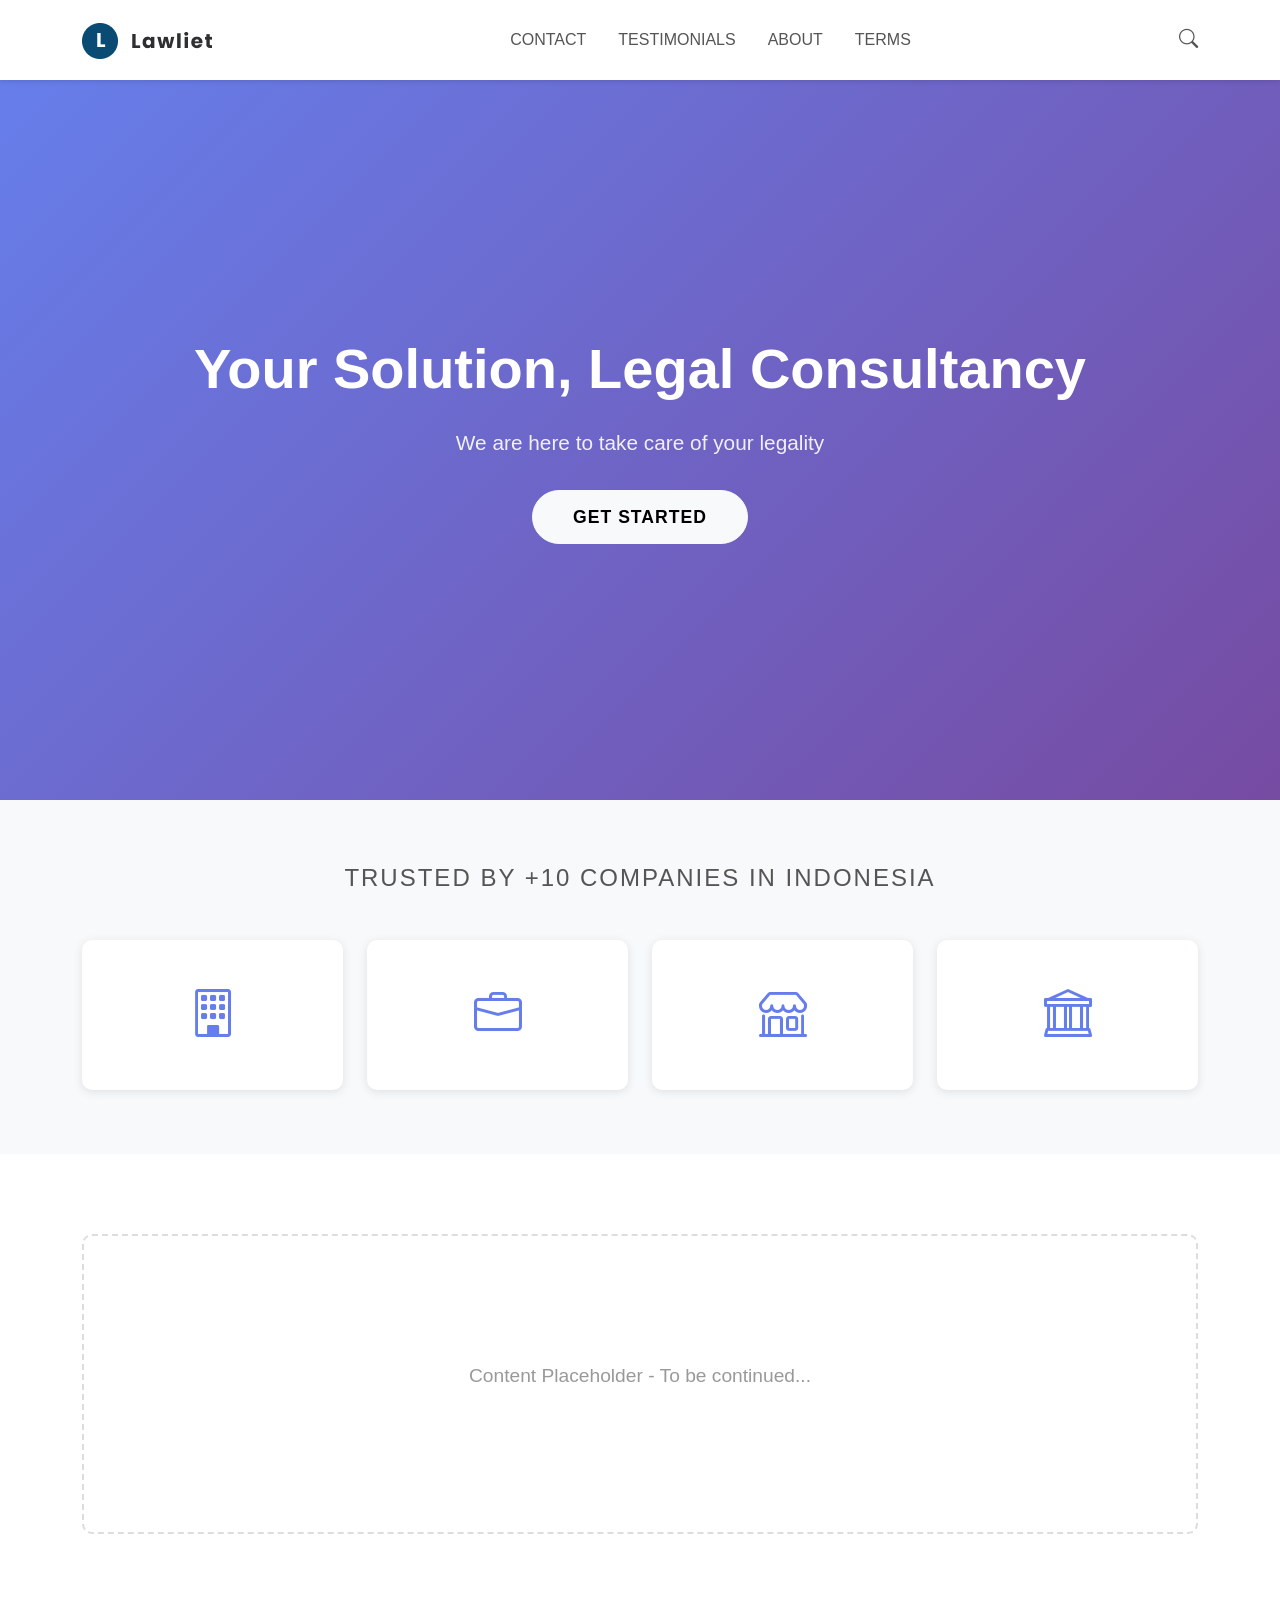
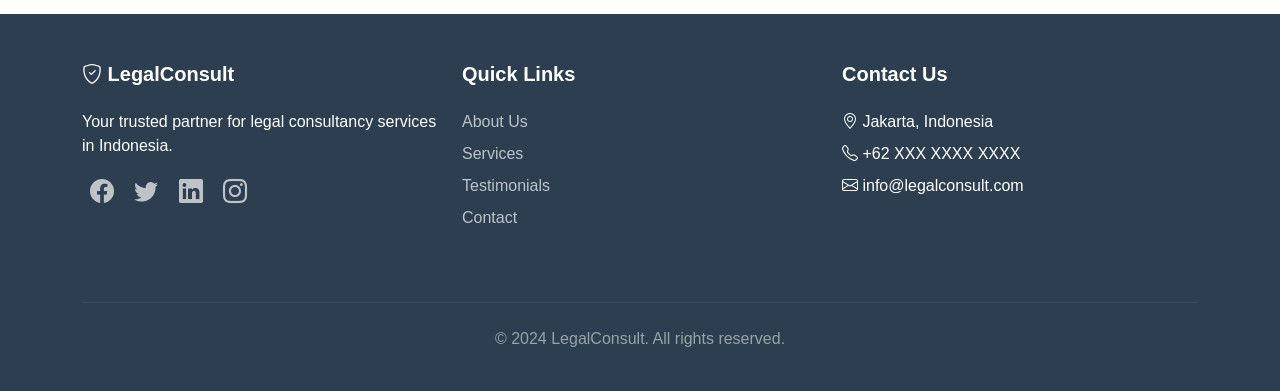
==== index.html @ f120fcfd "Adding Logo" ====
<!DOCTYPE html>
<html lang="en">

<head>
    <meta charset="UTF-8">
    <meta name="viewport" content="width=device-width, initial-scale=1.0">
    <title>Legal Consultancy - Your Solution</title>

    <!-- Bootstrap CSS -->
    <link href="https://cdn.jsdelivr.net/npm/bootstrap@5.3.2/dist/css/bootstrap.min.css" rel="stylesheet">

    <!-- Bootstrap Icons -->
    <link rel="stylesheet" href="https://cdn.jsdelivr.net/npm/bootstrap-icons@1.11.1/font/bootstrap-icons.min.css">
    <link rel="stylesheet" href="landing.css">

</head>

<body>

    <!-- Header / Navigation -->
    <nav class="navbar navbar-expand-lg navbar-light bg-white sticky-top">
        <div class="container">
            <!-- Logo -->
            <a class="navbar-brand" href="#">
                <img src="Assets/Logo.png" width="144px" height="36px" title="logo" />
            </a>

            <!-- Mobile Toggle Button -->
            <button class="navbar-toggler" type="button" data-bs-toggle="collapse" data-bs-target="#navbarNav">
                <span class="navbar-toggler-icon"></span>
            </button>

            <!-- Navigation Menu -->
            <div class="collapse navbar-collapse" id="navbarNav">
                <!-- Center Menu -->
                <ul class="navbar-nav mx-auto">
                    <li class="nav-item">
                        <a class="nav-link" href="#contact">CONTACT</a>
                    </li>
                    <li class="nav-item">
                        <a class="nav-link" href="#testimonials">TESTIMONIALS</a>
                    </li>
                    <li class="nav-item">
                        <a class="nav-link" href="#about">ABOUT</a>
                    </li>
                    <li class="nav-item">
                        <a class="nav-link" href="#terms">TERMS</a>
                    </li>
                </ul>

                <!-- Search Icon -->
                <div class="d-flex">
                    <a href="#search" class="search-icon">
                        <i class="bi bi-search"></i>
                    </a>
                </div>
            </div>
        </div>
    </nav>

    <!-- Hero Section / Jumbotron -->
    <section class="hero-section">
        <div class="container">
            <div class="jumbotron text-center">
                <h1 class="hero-title">Your Solution, Legal Consultancy</h1>
                <p class="hero-subtitle">We are here to take care of your legality</p>
                <a href="#get-started" class="btn btn-light btn-cta">Get Started</a>
            </div>
        </div>
    </section>

    <!-- Trusted By Section -->
    <section class="trusted-section">
        <div class="container">
            <h2 class="text-center trusted-title">Trusted by +10 Companies in Indonesia</h2>

            <div class="row g-4">
                <div class="col-md-3 col-sm-6">
                    <div class="logo-box">
                        <i class="bi bi-building logo-icon"></i>
                    </div>
                </div>
                <div class="col-md-3 col-sm-6">
                    <div class="logo-box">
                        <i class="bi bi-briefcase logo-icon"></i>
                    </div>
                </div>
                <div class="col-md-3 col-sm-6">
                    <div class="logo-box">
                        <i class="bi bi-shop logo-icon"></i>
                    </div>
                </div>
                <div class="col-md-3 col-sm-6">
                    <div class="logo-box">
                        <i class="bi bi-bank logo-icon"></i>
                    </div>
                </div>
            </div>
        </div>
    </section>

    <!-- Placeholder Section (To be continued) -->
    <section class="placeholder-section">
        <div class="container">
            <div class="placeholder-content">
                <p>Content Placeholder - To be continued...</p>
            </div>
        </div>
    </section>

    <!-- Footer -->
    <footer class="footer">
        <div class="container">
            <div class="row">
                <!-- Company Info -->
                <div class="col-md-4 mb-4">
                    <h5><i class="bi bi-shield-check"></i> LegalConsult</h5>
                    <p>Your trusted partner for legal consultancy services in Indonesia.</p>
                    <div class="social-icons mt-3">
                        <a href="#"><i class="bi bi-facebook"></i></a>
                        <a href="#"><i class="bi bi-twitter"></i></a>
                        <a href="#"><i class="bi bi-linkedin"></i></a>
                        <a href="#"><i class="bi bi-instagram"></i></a>
                    </div>
                </div>

                <!-- Quick Links -->
                <div class="col-md-4 mb-4">
                    <h5>Quick Links</h5>
                    <ul>
                        <li><a href="#about">About Us</a></li>
                        <li><a href="#services">Services</a></li>
                        <li><a href="#testimonials">Testimonials</a></li>
                        <li><a href="#contact">Contact</a></li>
                    </ul>
                </div>

                <!-- Contact Info -->
                <div class="col-md-4 mb-4">
                    <h5>Contact Us</h5>
                    <ul>
                        <li><i class="bi bi-geo-alt"></i> Jakarta, Indonesia</li>
                        <li><i class="bi bi-telephone"></i> +62 XXX XXXX XXXX</li>
                        <li><i class="bi bi-envelope"></i> info@legalconsult.com</li>
                    </ul>
                </div>
            </div>

            <!-- Footer Bottom -->
            <div class="footer-bottom">
                <p>&copy; 2024 LegalConsult. All rights reserved.</p>
            </div>
        </div>
    </footer>

    <!-- Bootstrap Bundle with Popper (Required for mobile menu toggle) -->
    <script src="https://cdn.jsdelivr.net/npm/bootstrap@5.3.2/dist/js/bootstrap.bundle.min.js"></script>

</body>

</html>
---- landing.css ----
body {
    font-family: 'Segoe UI', Tahoma, Geneva, Verdana, sans-serif;
}

.navbar {
    padding: 1rem 0;
    box-shadow: 0 2px 4px rgba(0, 0, 0, 0.1);
}

.navbar-brand {
    font-weight: bold;
    font-size: 1.5rem;
    color: #2c3e50 !important;
}

.nav-link {
    margin: 0 0.5rem;
    color: #555 !important;
    font-weight: 500;
    transition: color 0.3s;
}

.nav-link:hover {
    color: #007bff !important;
}

.search-icon {
    font-size: 1.2rem;
    color: #555;
    cursor: pointer;
    transition: color 0.3s;
}

.search-icon:hover {
    color: #007bff;
}

/* Hero Section */
.hero-section {
    min-height: 80vh;
    display: flex;
    align-items: center;
    background: linear-gradient(135deg, #667eea 0%, #764ba2 100%);
    color: white;
}

.jumbotron {
    padding: 4rem 2rem;
}

.hero-title {
    font-size: 3.5rem;
    font-weight: bold;
    margin-bottom: 1.5rem;
    text-transform: capitalize;
}

.hero-subtitle {
    font-size: 1.3rem;
    margin-bottom: 2rem;
    opacity: 0.9;
}

.btn-cta {
    padding: 0.8rem 2.5rem;
    font-size: 1.1rem;
    font-weight: 600;
    border-radius: 50px;
    text-transform: uppercase;
    letter-spacing: 1px;
    transition: all 0.3s;
}

.btn-cta:hover {
    transform: translateY(-2px);
    box-shadow: 0 10px 20px rgba(0, 0, 0, 0.2);
}

/* Trusted Section */
.trusted-section {
    padding: 4rem 0;
    background-color: #f8f9fa;
}

.trusted-title {
    font-size: 1.5rem;
    color: #555;
    margin-bottom: 3rem;
    text-transform: uppercase;
    letter-spacing: 2px;
}

.logo-box {
    background: white;
    padding: 2rem;
    border-radius: 10px;
    box-shadow: 0 2px 10px rgba(0, 0, 0, 0.1);
    transition: transform 0.3s;
    height: 150px;
    display: flex;
    align-items: center;
    justify-content: center;
}

.logo-box:hover {
    transform: translateY(-5px);
}

.logo-icon {
    font-size: 3rem;
    color: #667eea;
}

/* Placeholder Section */
.placeholder-section {
    padding: 5rem 0;
    background-color: white;
}

.placeholder-content {
    min-height: 300px;
    border: 2px dashed #ddd;
    border-radius: 10px;
    display: flex;
    align-items: center;
    justify-content: center;
    color: #999;
    font-size: 1.2rem;
}

/* Footer */
.footer {
    background-color: #2c3e50;
    color: white;
    padding: 3rem 0 1.5rem;
}

.footer h5 {
    font-weight: bold;
    margin-bottom: 1.5rem;
}

.footer ul {
    list-style: none;
    padding: 0;
}

.footer ul li {
    margin-bottom: 0.5rem;
}

.footer a {
    color: #bdc3c7;
    text-decoration: none;
    transition: color 0.3s;
}

.footer a:hover {
    color: white;
}

.footer-bottom {
    border-top: 1px solid #34495e;
    padding-top: 1.5rem;
    margin-top: 2rem;
    text-align: center;
    color: #95a5a6;
}

.social-icons a {
    color: #bdc3c7;
    font-size: 1.5rem;
    margin: 0 0.5rem;
    transition: color 0.3s;
}

.social-icons a:hover {
    color: white;
}
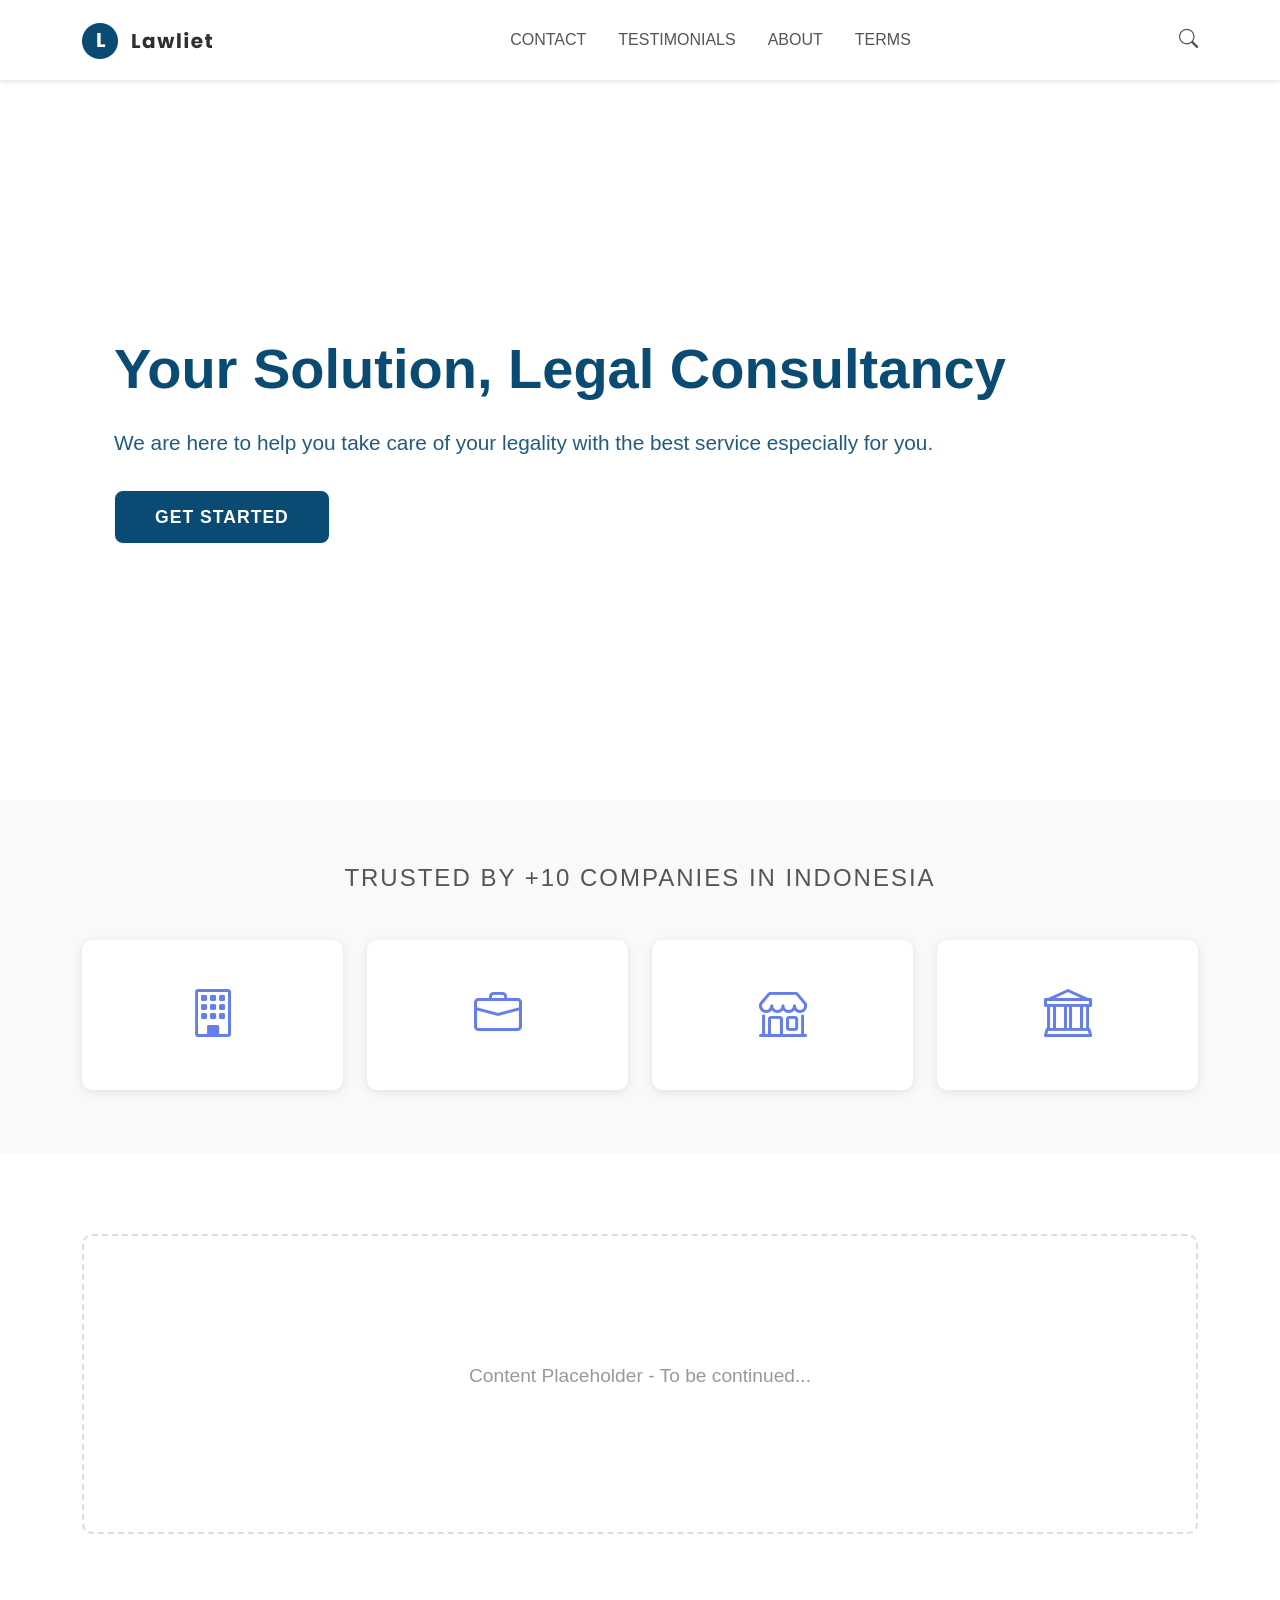
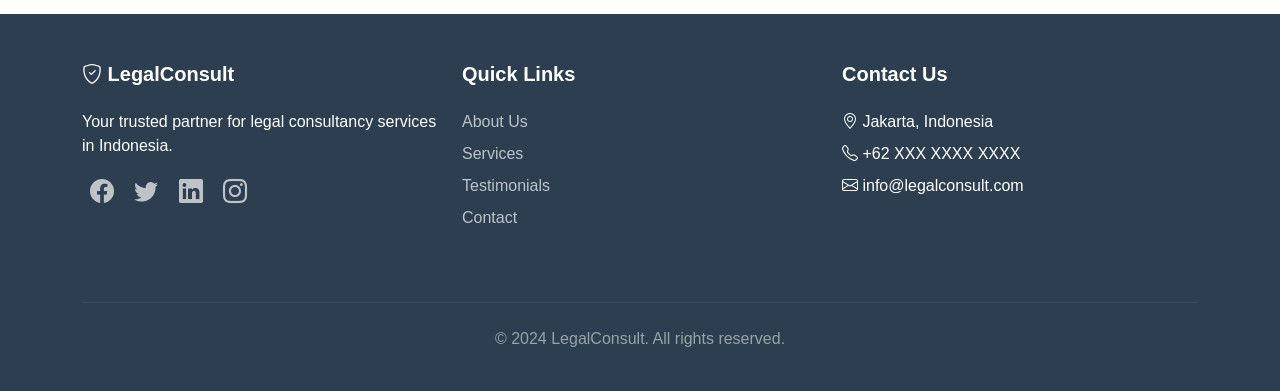
==== commit 8f4bbea7: "Adding jumbotron" ====
--- a/index.html
+++ b/index.html
@@ -22,7 +22,7 @@
         <div class="container">
             <!-- Logo -->
             <a class="navbar-brand" href="#">
-                <img src="Assets/Logo.png" width="144px" height="36px" title="logo" />
+                <img src="Assets/Logo.png" title="logo" />
             </a>
 
             <!-- Mobile Toggle Button -->
@@ -61,9 +61,10 @@
     <!-- Hero Section / Jumbotron -->
     <section class="hero-section">
         <div class="container">
-            <div class="jumbotron text-center">
+            <div class="jumbotron text-left">
                 <h1 class="hero-title">Your Solution, Legal Consultancy</h1>
-                <p class="hero-subtitle">We are here to take care of your legality</p>
+                <p class="hero-subtitle">We are here to help you take care of your legality with the best service
+                    especially for you.</p>
                 <a href="#get-started" class="btn btn-light btn-cta">Get Started</a>
             </div>
         </div>
--- a/landing.css
+++ b/landing.css
@@ -40,8 +40,8 @@
     min-height: 80vh;
     display: flex;
     align-items: center;
-    background: linear-gradient(135deg, #667eea 0%, #764ba2 100%);
-    color: white;
+
+    color: #094B72;
 }
 
 .jumbotron {
@@ -65,10 +65,12 @@
     padding: 0.8rem 2.5rem;
     font-size: 1.1rem;
     font-weight: 600;
-    border-radius: 50px;
+    border-radius: 9px;
     text-transform: uppercase;
     letter-spacing: 1px;
     transition: all 0.3s;
+    background: #094B72;
+    color: white;
 }
 
 .btn-cta:hover {
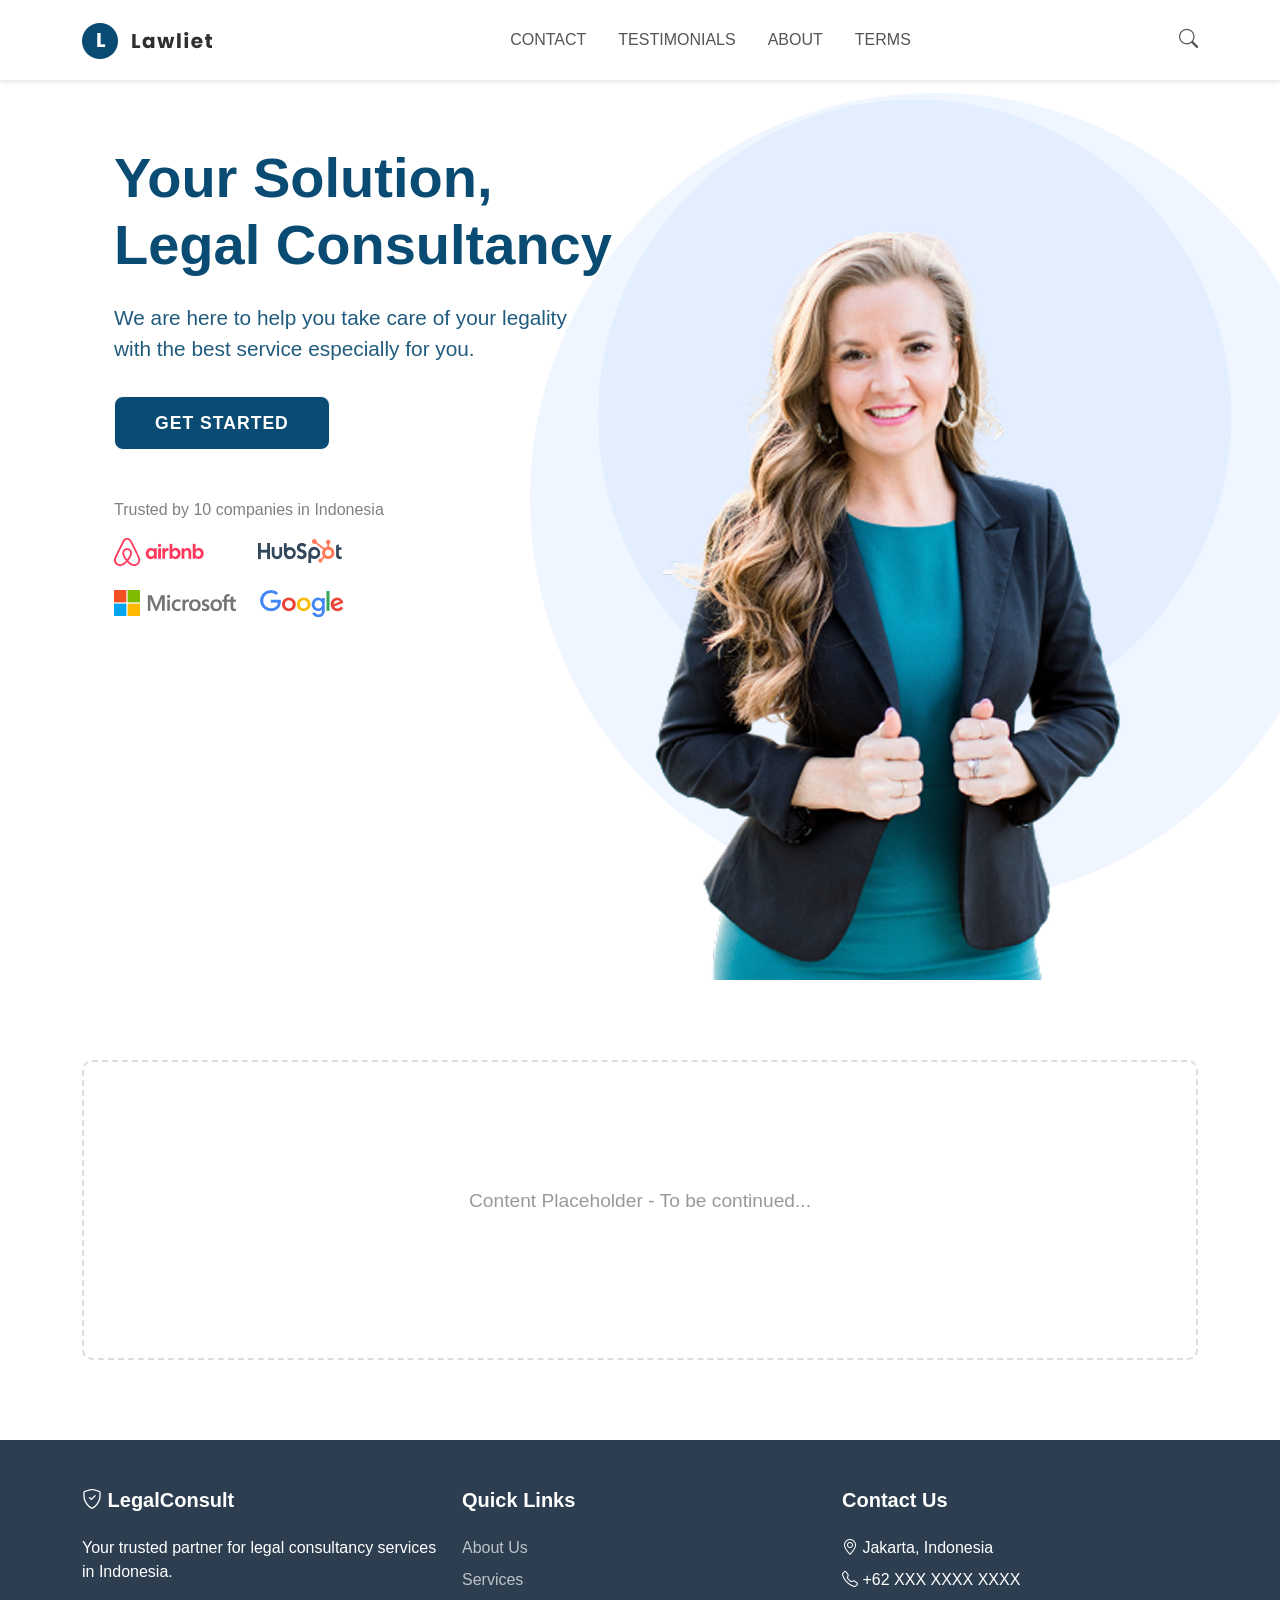
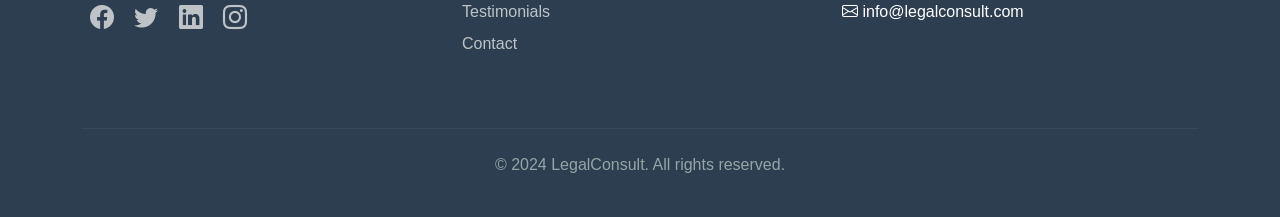
==== commit d63ee99e: "Adding sponsors" ====
--- a/index.html
+++ b/index.html
@@ -60,42 +60,39 @@
 
     <!-- Hero Section / Jumbotron -->
     <section class="hero-section">
-        <div class="container">
+        <div class="container tall">
             <div class="jumbotron text-left">
-                <h1 class="hero-title">Your Solution, Legal Consultancy</h1>
-                <p class="hero-subtitle">We are here to help you take care of your legality with the best service
-                    especially for you.</p>
+                <h1 class="hero-title">Your Solution,
+                    <br />Legal Consultancy
+                </h1>
+                <p class="hero-subtitle">We are here to help you take care of your legality
+                    <br />with the best service
+                    especially for you.
+                </p>
                 <a href="#get-started" class="btn btn-light btn-cta">Get Started</a>
-            </div>
-        </div>
-    </section>
 
-    <!-- Trusted By Section -->
-    <section class="trusted-section">
-        <div class="container">
-            <h2 class="text-center trusted-title">Trusted by +10 Companies in Indonesia</h2>
+                <div class="trusted-inline mt-5">
+                    <p class="trusted-text mb-3">Trusted by 10 companies in Indonesia</p>
+                    <div class="trusted-icons d-flex justify-content-left gap-4">
+                        <i class="Airbnb">
+                            <img src="Assets/Airbnb Logo.png" alt="MS Logo">
+                        </i>
+                        <i class="">
+                            <img src="Assets/Hubspot Logo.png" alt="MS Logo">
+                        </i>
 
-            <div class="row g-4">
-                <div class="col-md-3 col-sm-6">
-                    <div class="logo-box">
-                        <i class="bi bi-building logo-icon"></i>
+                    </div>
+                    <br />
+                    <div class="trusted-icons d-flex justify-content-left gap-4">
+                        <i class="">
+                            <img src="Assets/Microsoft Logo.png" alt="MS Logo">
+                        </i>
+                        <i class="">
+                            <img src="Assets/Google Logo.png" alt="MS Logo">
+                        </i>
                     </div>
                 </div>
-                <div class="col-md-3 col-sm-6">
-                    <div class="logo-box">
-                        <i class="bi bi-briefcase logo-icon"></i>
-                    </div>
-                </div>
-                <div class="col-md-3 col-sm-6">
-                    <div class="logo-box">
-                        <i class="bi bi-shop logo-icon"></i>
-                    </div>
-                </div>
-                <div class="col-md-3 col-sm-6">
-                    <div class="logo-box">
-                        <i class="bi bi-bank logo-icon"></i>
-                    </div>
-                </div>
+
             </div>
         </div>
     </section>
--- a/landing.css
+++ b/landing.css
@@ -40,7 +40,9 @@
     min-height: 80vh;
     display: flex;
     align-items: center;
-
+    background-image: url(Assets/hero-image.png);
+    background-repeat: no-repeat;
+    background-position: right;
     color: #094B72;
 }
 
@@ -178,4 +180,17 @@
 
 .social-icons a:hover {
     color: white;
+}
+
+
+.trusted-text {
+    color: grey;
+}
+
+.Airbnb {
+    margin-right: 30px;
+}
+
+.tall {
+    min-height: 100vh
 }
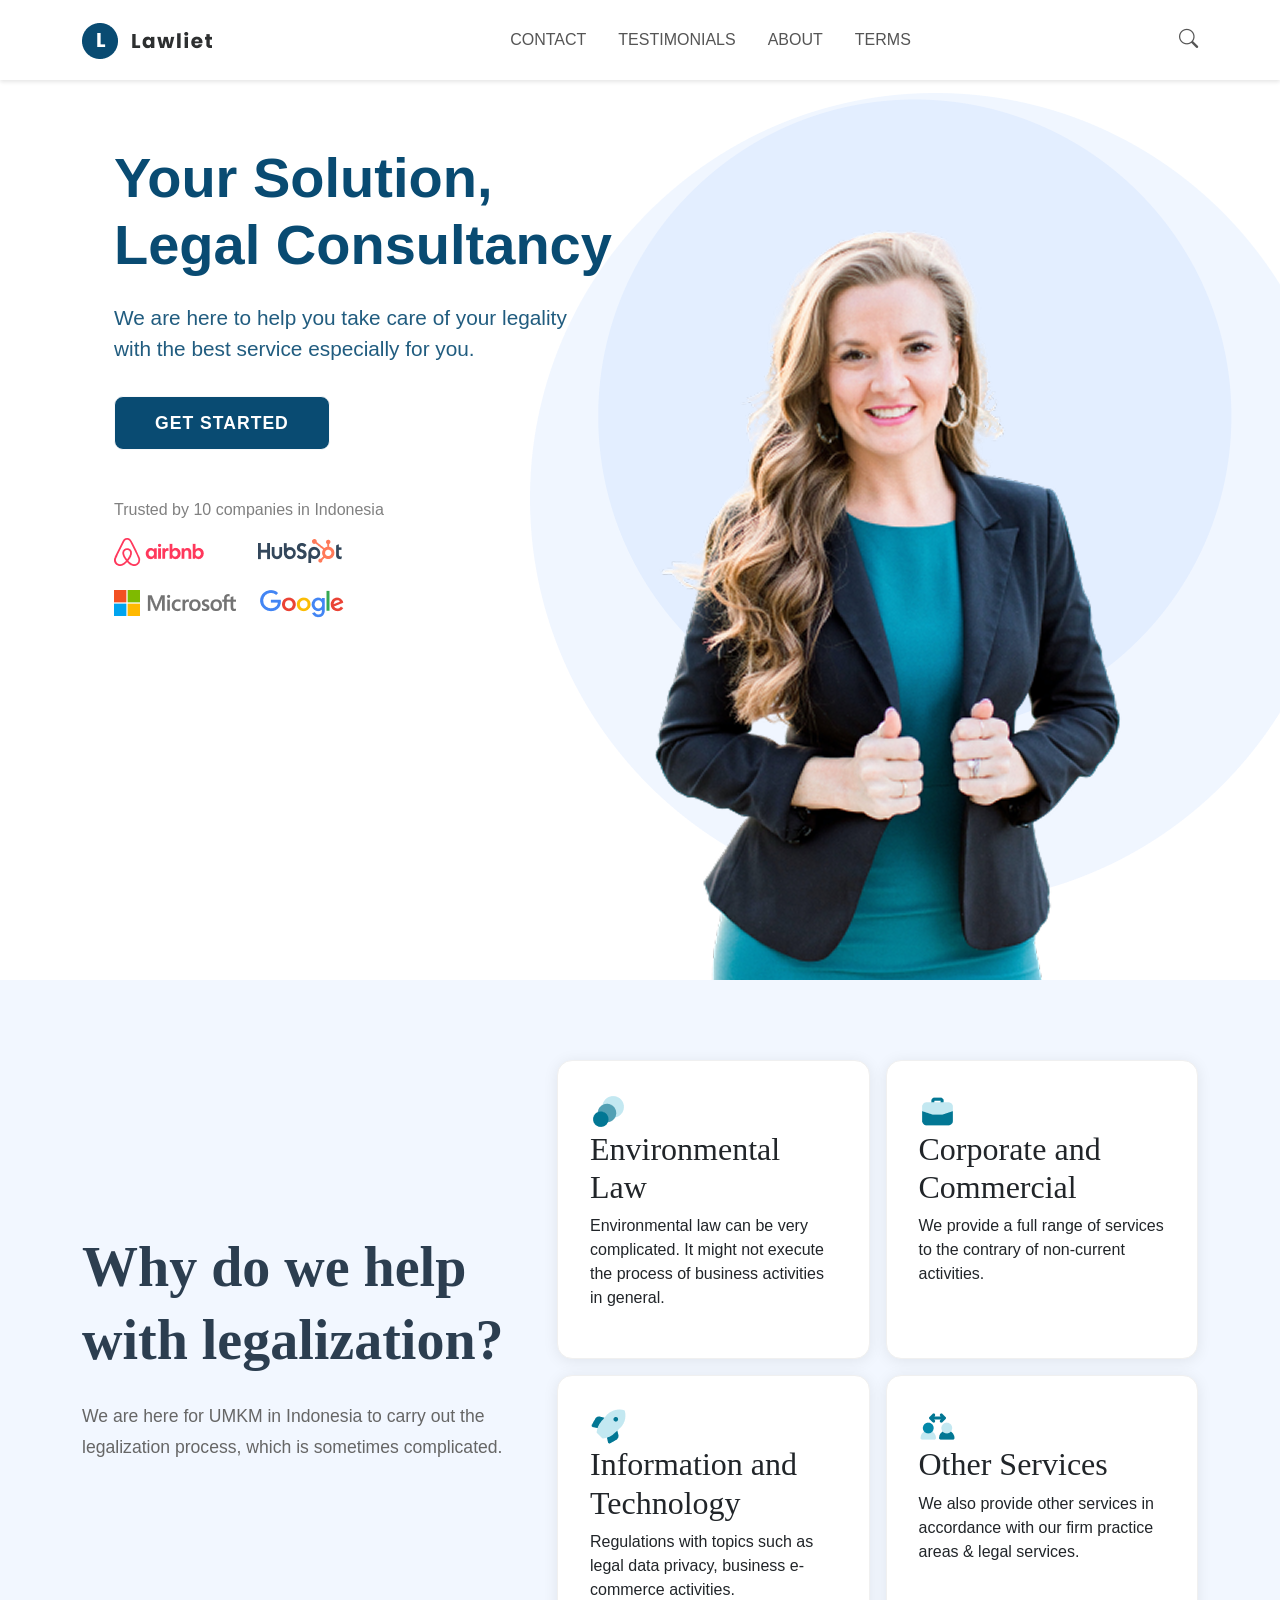
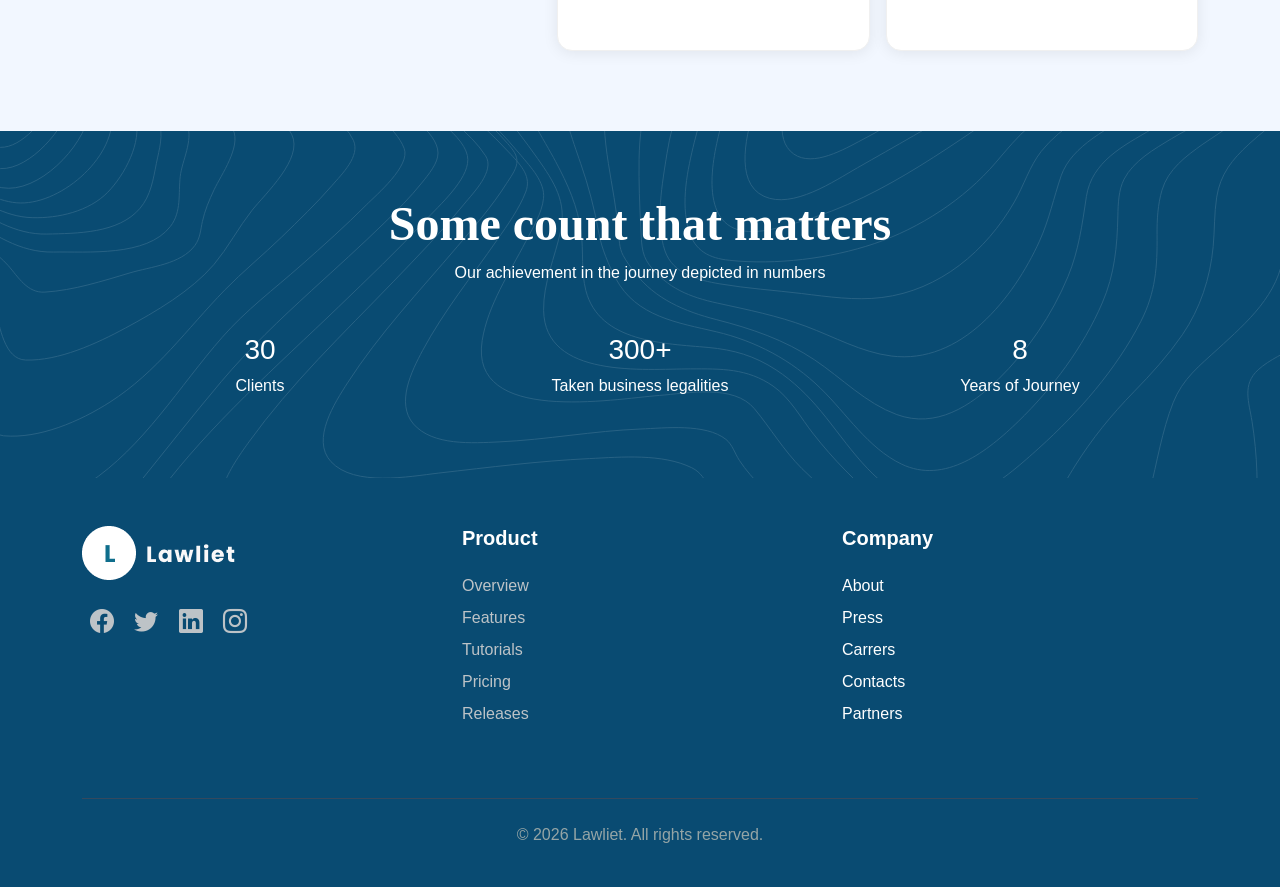
==== commit 003a9569: "Adding footer" ====
--- a/index.html
+++ b/index.html
@@ -97,11 +97,105 @@
         </div>
     </section>
 
-    <!-- Placeholder Section (To be continued) -->
+
     <section class="placeholder-section">
         <div class="container">
-            <div class="placeholder-content">
-                <p>Content Placeholder - To be continued...</p>
+            <div class="row align-items-center">
+                <!-- Left Column - Text -->
+                <div class="col-lg-5 mb-4 mb-lg-0">
+                    <h2 class="services-title">Why do we help with legalization?</h2>
+                    <p class="services-description">We are here for UMKM in Indonesia to carry out the legalization
+                        process, which is sometimes complicated.</p>
+                </div>
+
+                <!-- Right Column - 2x2 Grid of Cards -->
+                <div class="col-lg-7">
+                    <div class="row g-3">
+                        <!-- Card 1: Environmental Law -->
+                        <div class="col-md-6">
+                            <div class="service-card">
+                                <div class="service-icon">
+                                    <img src="Assets/Circle Layer.png">
+                                </div>
+                                <h5 class="service-card-title">Environmental Law</h5>
+                                <p class="service-card-text">Environmental law can be very complicated. It might not
+                                    execute the process of business activities in general.</p>
+                            </div>
+                        </div>
+
+                        <!-- Card 2: Corporate and Commercial -->
+                        <div class="col-md-6">
+                            <div class="service-card">
+                                <div class="service-icon">
+                                    <img src="Assets/Bag.png">
+                                </div>
+                                <h5 class="service-card-title">Corporate and Commercial</h5>
+                                <p class="service-card-text">We provide a full range of services to the contrary of
+                                    non-current activities.</p>
+                            </div>
+                        </div>
+
+                        <!-- Card 3: Information and Technology -->
+                        <div class="col-md-6">
+                            <div class="service-card">
+                                <div class="service-icon">
+                                    <img src="Assets/Rocket.png">
+                                </div>
+                                <h5 class="service-card-title">Information and Technology</h5>
+                                <p class="service-card-text">Regulations with topics such as legal data privacy,
+                                    business e-commerce activities.</p>
+                            </div>
+                        </div>
+
+                        <!-- Card 4: Other Services -->
+                        <div class="col-md-6">
+                            <div class="service-card">
+                                <div class="service-icon">
+                                    <img src="Assets/User Arrows.png">
+                                </div>
+                                <h5 class="service-card-title">Other Services</h5>
+                                <p class="service-card-text">We also provide other services in accordance with our firm
+                                    practice areas & legal services.</p>
+                            </div>
+                        </div>
+                    </div>
+                </div>
+            </div>
+        </div>
+    </section>
+
+    <!-- Stats Section -->
+    <section class="stats-section">
+        <div class="container">
+            <div class="text-center mb-5">
+                <h2 class="stats-main-title">Some count that matters</h2>
+                <p class="stats-subtitle">Our achievement in the journey depicted in numbers</p>
+            </div>
+
+            <div class="row text-center">
+                <!-- Stat 1: Clients -->
+                <div class="col-md-4">
+                    <div class="stat-item">
+                        <h3 class="stat-number">30</h3>
+                        <p class="stat-label">Clients</p>
+                    </div>
+                </div>
+
+                <!-- Stat 2: Business Legalities -->
+                <div class="col-md-4">
+                    <div class="stat-item stat-divider">
+                        <h3 class="stat-number">300+</h3>
+                        <p class="stat-label">Taken business legalities</p>
+                    </div>
+                </div>
+
+                <!-- Stat 3: Years -->
+                <div class="col-md-4">
+                    <div class="stat-item">
+                        <h3 class="stat-number">8</h3>
+                        <p class="stat-label">Years of Journey</p>
+                    </div>
+                </div>
             </div>
         </div>
     </section>
@@ -112,8 +206,10 @@
             <div class="row">
                 <!-- Company Info -->
                 <div class="col-md-4 mb-4">
-                    <h5><i class="bi bi-shield-check"></i> LegalConsult</h5>
-                    <p>Your trusted partner for legal consultancy services in Indonesia.</p>
+                    <h5>
+                        <img src="Assets/Logo (2).png" alt="">
+                    </h5>
+
                     <div class="social-icons mt-3">
                         <a href="#"><i class="bi bi-facebook"></i></a>
                         <a href="#"><i class="bi bi-twitter"></i></a>
@@ -124,29 +220,34 @@
 
                 <!-- Quick Links -->
                 <div class="col-md-4 mb-4">
-                    <h5>Quick Links</h5>
+                    <h5>Product</h5>
                     <ul>
-                        <li><a href="#about">About Us</a></li>
-                        <li><a href="#services">Services</a></li>
-                        <li><a href="#testimonials">Testimonials</a></li>
-                        <li><a href="#contact">Contact</a></li>
+                        <li><a href="#about">Overview</a></li>
+                        <li><a href="#services">Features</a></li>
+                        <li><a href="#testimonials">Tutorials</a></li>
+                        <li><a href="#contact">Pricing</a></li>
+                        <li><a href="#contact">Releases</a></li>
                     </ul>
                 </div>
 
                 <!-- Contact Info -->
                 <div class="col-md-4 mb-4">
-                    <h5>Contact Us</h5>
+                    <h5>Company</h5>
                     <ul>
-                        <li><i class="bi bi-geo-alt"></i> Jakarta, Indonesia</li>
-                        <li><i class="bi bi-telephone"></i> +62 XXX XXXX XXXX</li>
-                        <li><i class="bi bi-envelope"></i> info@legalconsult.com</li>
+                        <li> About</li>
+                        <li> Press</li>
+                        <li> Carrers</li>
+                        <li> Contacts</li>
+                        <li> Partners</li>
                     </ul>
                 </div>
+
+
             </div>
 
             <!-- Footer Bottom -->
             <div class="footer-bottom">
-                <p>&copy; 2024 LegalConsult. All rights reserved.</p>
+                <p>&copy; 2026 Lawliet. All rights reserved.</p>
             </div>
         </div>
     </footer>
--- a/landing.css
+++ b/landing.css
@@ -118,7 +118,7 @@
 /* Placeholder Section */
 .placeholder-section {
     padding: 5rem 0;
-    background-color: white;
+    background-color: #F2F7FF;
 }
 
 .placeholder-content {
@@ -134,7 +134,7 @@
 
 /* Footer */
 .footer {
-    background-color: #2c3e50;
+    background-color: #094B72;
     color: white;
     padding: 3rem 0 1.5rem;
 }
@@ -193,4 +193,70 @@
 
 .tall {
     min-height: 100vh
+}
+
+/* Services Section */
+.services-section {
+    padding: 5rem 0;
+    background-color: #f8f9fa;
+}
+
+.services-title {
+    font-size: 3.5rem;
+    font-family: 'Times New Roman', Times, serif;
+    font-weight: bold;
+    color: #2c3e50;
+    margin-bottom: 1.5rem;
+    line-height: 1.3;
+}
+
+.services-description {
+    font-size: 1.1rem;
+    color: #666;
+    line-height: 1.8;
+}
+
+.service-card-title {
+    font-size: 1.1rem;
+    font-size: 2em;
+    font-family: 'Times New Roman', Times, serif;
+}
+
+.service-card {
+    background: white;
+    padding: 2rem;
+    border-radius: 15px;
+    box-shadow: 0 2px 15px rgba(0, 0, 0, 0.08);
+    height: 100%;
+    transition: all 0.3s;
+    border: 1px solid #f0f0f0;
+}
+
+.service-card:hover {
+    transform: translateY(-5px);
+    box-shadow: 0 5px 25px rgba(0, 0, 0, 0.12);
+}
+
+@media (max-width: 768px) {
+    .hero-section {
+        min-height: 80vh;
+        display: flex;
+        align-items: center;
+        background-image: none;
+        background-repeat: no-repeat;
+        background-position: right;
+        color: #094B72;
+    }
+}
+
+.stats-section {
+    background-image: url(Assets/BG.svg);
+    color: white;
+    padding: 4em;
+}
+
+.stats-main-title {
+    font-family: 'Times New Roman', Times, serif;
+    font-size: 3em;
+    font-weight: bolder;
 }
